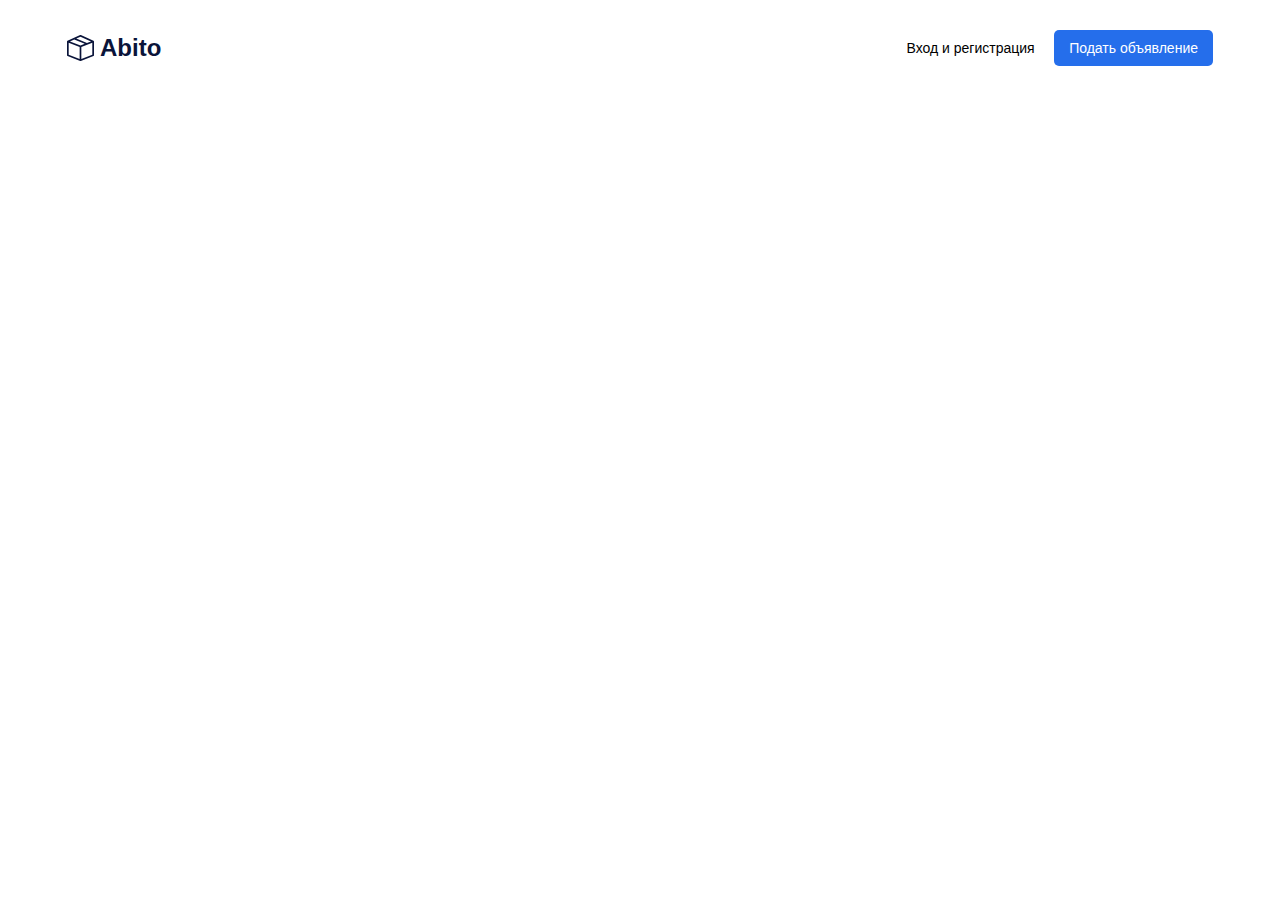
==== index.html @ 5782b130 "first commit" ====
<!DOCTYPE html>
<html lang="en">
<head>
    <meta charset="UTF-8">
    <meta name="viewport" content="width=device-width, initial-scale=1.0">
    <link rel="stylesheet" href="./style.css">
    <title>Abito</title>
</head>
<body>
    <header class="header">
        <div class="container">
            <div class="header-box">
                <div class="header-logo">
                    <img src="./images/logo.svg" alt="logo">
                    <span>Abito</span>
                </div>
                <div class="header-controls">
                    <button class="btn btn-outline">Вход и регистрация</button>
                    <button class="btn btn-primary">Подать объявление</button>
                </div>

                <div class="header-burger">
                    <img src="./images/burger.svg" alt="burger">
                </div>
            </div>
        </div>
        <div class="container"></div>
        <div class="container"></div>
    </header>
</body>
</html>
---- style.css ----
* {
    box-sizing: border-box;
}

body {
    margin: 0;
    color: #0A143A;
    font-family: sans-serif;
}

.btn {
    line-height: 16px;
    font-size: 14px;
    font-weight: 400;
    padding: 10px 15px;
    border-radius: 5px;
    border: none;
    cursor: pointer;
}

.btn-outline {
    background-color: transparent;
}

.btn-primary {
    background-color: #256EEB;
    color: #fff;
}

.container {
    width: 100%;
    max-width: 1170px;
    padding: 0 12px;
    margin: 0 auto;
}

.header {
    padding-top: 30px;
    padding-bottom: 24px;
}

.header-box {
    display: flex;
    justify-content: space-between;
    align-items: center;
}

.header-logo {
    display: flex;
    justify-content: flex-start;
    align-items: center;
}

.header-logo span {
    line-height: 28px;
    font-size: 24px;
    font-weight: 700;
    margin-left: 6px;
}

.header-burger {
    width: 30px;
    height: 19px;
    display: none;
}

@media (max-width: 1200px) {
    .container {
        max-width: 991px;
    }
}

@media (max-width: 991px) {
    .container {
        max-width: 730px;
    }
}

@media (max-width: 786px) {
    .container {
        max-width: 100%;
    }

    .header-controls {
        display: none;
    }

    .header-burger {
        display: block;
    }
}
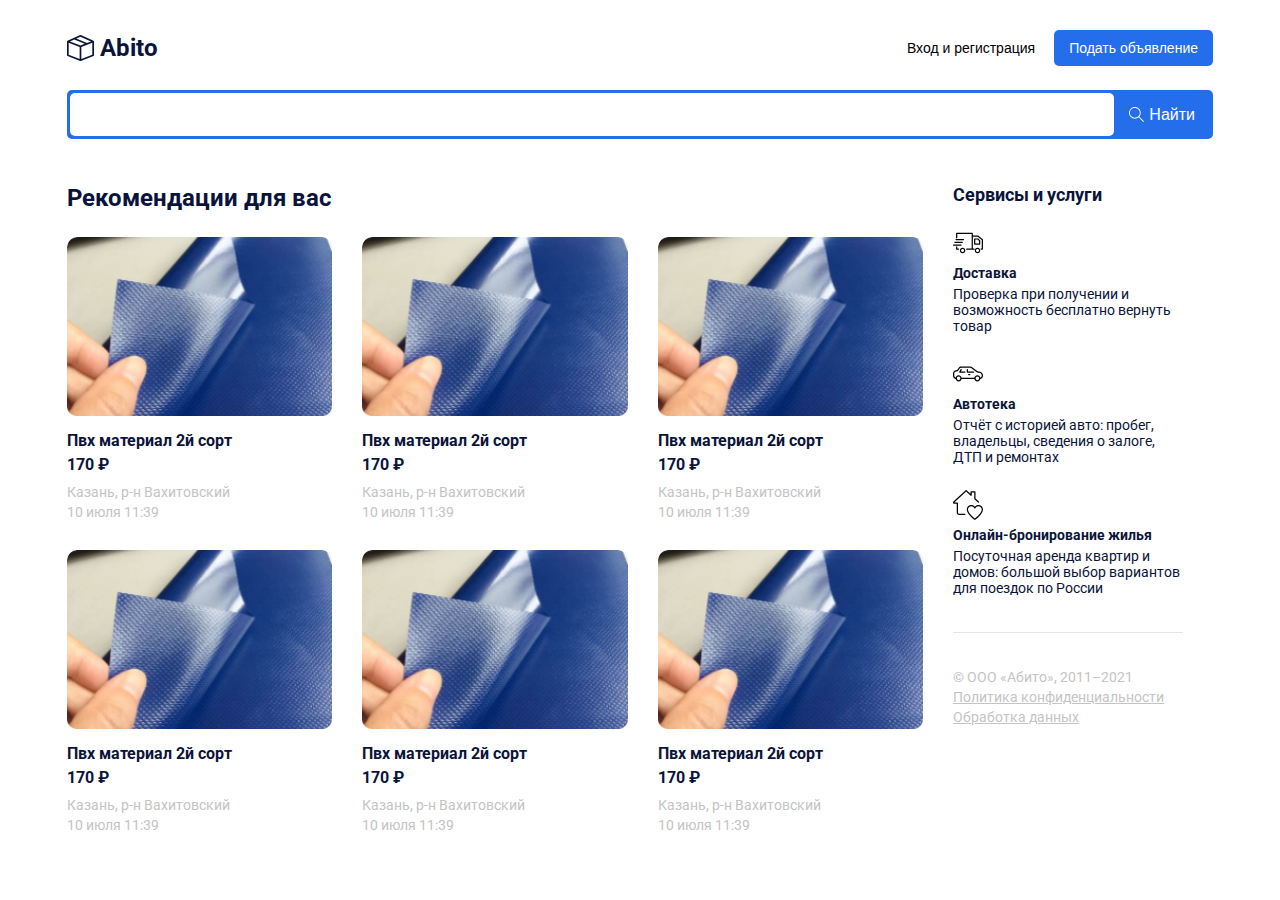
==== commit 16f133ff: "ДЗ №2" ====
--- a/index.html
+++ b/index.html
@@ -1,31 +1,340 @@
 <!DOCTYPE html>
 <html lang="en">
-<head>
-    <meta charset="UTF-8">
-    <meta name="viewport" content="width=device-width, initial-scale=1.0">
-    <link rel="stylesheet" href="./style.css">
-    <title>Abito</title>
-</head>
-<body>
-    <header class="header">
-        <div class="container">
-            <div class="header-box">
-                <div class="header-logo">
-                    <img src="./images/logo.svg" alt="logo">
-                    <span>Abito</span>
-                </div>
-                <div class="header-controls">
-                    <button class="btn btn-outline">Вход и регистрация</button>
-                    <button class="btn btn-primary">Подать объявление</button>
-                </div>
-
-                <div class="header-burger">
-                    <img src="./images/burger.svg" alt="burger">
+    <head>
+        <meta charset="UTF-8" />
+        <meta name="viewport" content="width=device-width, initial-scale=1.0" />
+        <link rel="stylesheet" href="./style.css" />
+        <link rel="preconnect" href="https://fonts.googleapis.com" />
+        <link rel="preconnect" href="https://fonts.gstatic.com" crossorigin />
+        <link
+            href="https://fonts.googleapis.com/css2?family=Roboto:wght@400;700&display=swap"
+            rel="stylesheet"
+        />
+        <title>Abito</title>
+    </head>
+    <body>
+        <header class="header">
+            <div class="container">
+                <div class="header-box">
+                    <a href="/" class="header-logo">
+                        <img src="./images/logo.svg" alt="logo" />
+                        <span>Abito</span>
+                    </a>
+                    <div class="header-controls">
+                        <button class="btn btn-outline">
+                            Вход и регистрация
+                        </button>
+                        <button class="btn btn-primary">
+                            Подать объявление
+                        </button>
+                    </div>
+
+                    <div class="header-burger">
+                        <img src="./images/burger.svg" alt="burger" />
+                    </div>
                 </div>
             </div>
-        </div>
-        <div class="container"></div>
-        <div class="container"></div>
-    </header>
-</body>
-</html>+            <div class="container"></div>
+            <div class="container"></div>
+        </header>
+
+        <main>
+            <section class="search">
+                <div class="container">
+                    <div class="search-box">
+                        <input type="text" />
+                        <button class="btn btn-primary search-btn">
+                            <img
+                                class="search-btn__icon"
+                                src="./images/search.svg"
+                                alt="search"
+                            />
+                            <span class="search-btn__text">Найти</span>
+                        </button>
+                    </div>
+                </div>
+            </section>
+
+            <section class="content">
+                <div class="container">
+                    <div class="content-box">
+                        <div class="content-main">
+                            <h2 class="content-main__title">
+                                Рекомендации для вас
+                            </h2>
+
+                            <div class="content-main__list">
+                                <a href="/product.html" class="content-main__list-item">
+                                    <div class="content-main__list-item--img">
+                                        <img
+                                            src="./images/card-img.png"
+                                            alt="card-img"
+                                        />
+                                    </div>
+
+                                    <h5 class="content-main__list-item--title">
+                                        Пвх материал 2й сорт
+                                    </h5>
+
+                                    <strong
+                                        class="content-main__list-item--price"
+                                        >170 ₽</strong
+                                    >
+
+                                    <div
+                                        class="content-main__list-item--desc-box"
+                                    >
+                                        <span
+                                            class="content-main__list-item--desc"
+                                            >Казань, р-н Вахитовский</span
+                                        >
+                                        <span
+                                            class="content-main__list-item--desc"
+                                            >10 июля 11:39</span
+                                        >
+                                    </div>
+                                </a>
+
+                                <a href="/product.html" class="content-main__list-item">
+                                    <div class="content-main__list-item--img">
+                                        <img
+                                            src="./images/card-img.png"
+                                            alt="card-img"
+                                        />
+                                    </div>
+
+                                    <h5 class="content-main__list-item--title">
+                                        Пвх материал 2й сорт
+                                    </h5>
+
+                                    <strong
+                                        class="content-main__list-item--price"
+                                        >170 ₽</strong
+                                    >
+
+                                    <div
+                                        class="content-main__list-item--desc-box"
+                                    >
+                                        <span
+                                            class="content-main__list-item--desc"
+                                            >Казань, р-н Вахитовский</span
+                                        >
+                                        <span
+                                            class="content-main__list-item--desc"
+                                            >10 июля 11:39</span
+                                        >
+                                    </div>
+                                </a>
+
+                                <a href="/product.html" class="content-main__list-item">
+                                    <div class="content-main__list-item--img">
+                                        <img
+                                            src="./images/card-img.png"
+                                            alt="card-img"
+                                        />
+                                    </div>
+
+                                    <h5 class="content-main__list-item--title">
+                                        Пвх материал 2й сорт
+                                    </h5>
+
+                                    <strong
+                                        class="content-main__list-item--price"
+                                        >170 ₽</strong
+                                    >
+
+                                    <div
+                                        class="content-main__list-item--desc-box"
+                                    >
+                                        <span
+                                            class="content-main__list-item--desc"
+                                            >Казань, р-н Вахитовский</span
+                                        >
+                                        <span
+                                            class="content-main__list-item--desc"
+                                            >10 июля 11:39</span
+                                        >
+                                    </div>
+                                </a>
+
+                                <a href="/product.html" class="content-main__list-item">
+                                    <div class="content-main__list-item--img">
+                                        <img
+                                            src="./images/card-img.png"
+                                            alt="card-img"
+                                        />
+                                    </div>
+
+                                    <h5 class="content-main__list-item--title">
+                                        Пвх материал 2й сорт
+                                    </h5>
+
+                                    <strong
+                                        class="content-main__list-item--price"
+                                        >170 ₽</strong
+                                    >
+
+                                    <div
+                                        class="content-main__list-item--desc-box"
+                                    >
+                                        <span
+                                            class="content-main__list-item--desc"
+                                            >Казань, р-н Вахитовский</span
+                                        >
+                                        <span
+                                            class="content-main__list-item--desc"
+                                            >10 июля 11:39</span
+                                        >
+                                    </div>
+                                </a>
+
+                                <a href="/product.html" class="content-main__list-item">
+                                    <div class="content-main__list-item--img">
+                                        <img
+                                            src="./images/card-img.png"
+                                            alt="card-img"
+                                        />
+                                    </div>
+
+                                    <h5 class="content-main__list-item--title">
+                                        Пвх материал 2й сорт
+                                    </h5>
+
+                                    <strong
+                                        class="content-main__list-item--price"
+                                        >170 ₽</strong
+                                    >
+
+                                    <div
+                                        class="content-main__list-item--desc-box"
+                                    >
+                                        <span
+                                            class="content-main__list-item--desc"
+                                            >Казань, р-н Вахитовский</span
+                                        >
+                                        <span
+                                            class="content-main__list-item--desc"
+                                            >10 июля 11:39</span
+                                        >
+                                    </div>
+                                </a>
+
+                                <a href="/product.html" class="content-main__list-item">
+                                    <div class="content-main__list-item--img">
+                                        <img
+                                            src="./images/card-img.png"
+                                            alt="card-img"
+                                        />
+                                    </div>
+
+                                    <h5 class="content-main__list-item--title">
+                                        Пвх материал 2й сорт
+                                    </h5>
+
+                                    <strong
+                                        class="content-main__list-item--price"
+                                        >170 ₽</strong
+                                    >
+
+                                    <div
+                                        class="content-main__list-item--desc-box"
+                                    >
+                                        <span
+                                            class="content-main__list-item--desc"
+                                            >Казань, р-н Вахитовский</span
+                                        >
+                                        <span
+                                            class="content-main__list-item--desc"
+                                            >10 июля 11:39</span
+                                        >
+                                    </div>
+                                </a>
+                            </div>
+                        </div>
+
+                        <div class="content-side">
+                            <h3 class="content-side__title">
+                                Сервисы и услуги
+                            </h3>
+
+                            <div class="content-side__box">
+                                <div class="content-side__list">
+                                    <div class="content-side__list-item">
+                                        <img
+                                            class="content-side__list-item--img"
+                                            src="./images/side-info-1.svg"
+                                            alt="side-info-1"
+                                        />
+                                        <h5
+                                            class="content-side__list-item--title"
+                                        >
+                                            Доставка
+                                        </h5>
+                                        <p
+                                            class="content-side__list-item--text"
+                                        >
+                                            Проверка при получении и возможность
+                                            бесплатно вернуть товар
+                                        </p>
+                                    </div>
+
+                                    <div class="content-side__list-item">
+                                        <img
+                                            class="content-side__list-item--img"
+                                            src="./images/side-info-2.svg"
+                                            alt="side-info-2"
+                                        />
+                                        <h5
+                                            class="content-side__list-item--title"
+                                        >
+                                            Автотека
+                                        </h5>
+                                        <p
+                                            class="content-side__list-item--text"
+                                        >
+                                            Отчёт с историей авто: пробег,
+                                            владельцы, сведения о залоге, ДТП и
+                                            ремонтах
+                                        </p>
+                                    </div>
+
+                                    <div class="content-side__list-item">
+                                        <img
+                                            class="content-side__list-item--img"
+                                            src="./images/side-info-3.svg"
+                                            alt="side-info-3"
+                                        />
+                                        <h5
+                                            class="content-side__list-item--title"
+                                        >
+                                            Онлайн-бронирование жилья
+                                        </h5>
+                                        <p
+                                            class="content-side__list-item--text"
+                                        >
+                                            Посуточная аренда квартир и домов:
+                                            большой выбор вариантов для поездок
+                                            по России
+                                        </p>
+                                    </div>
+                                </div>
+                            </div>
+
+                            <div class="content-side__footer">
+                                <p class="content-side__footer--item">
+                                    © ООО «Абито», 2011–2021
+                                </p>
+                                <a href="#" class="content-side__footer--item"
+                                    >Политика конфиденциальности</a
+                                >
+                                <a href="#" class="content-side__footer--item"
+                                    >Обработка данных</a
+                                >
+                            </div>
+                        </div>
+                    </div>
+                </div>
+            </section>
+        </main>
+    </body>
+</html>
--- a/style.css
+++ b/style.css
@@ -4,8 +4,8 @@
 
 body {
     margin: 0;
-    color: #0A143A;
-    font-family: sans-serif;
+    color: #0a143a;
+    font-family: "Roboto", sans-serif;
 }
 
 .btn {
@@ -23,8 +23,12 @@
 }
 
 .btn-primary {
-    background-color: #256EEB;
+    background-color: #256eeb;
     color: #fff;
+}
+
+.btn-large {
+    padding: 19px 71px;
 }
 
 .container {
@@ -49,6 +53,8 @@
     display: flex;
     justify-content: flex-start;
     align-items: center;
+    text-decoration: none;
+    color: rgb(10, 20, 58);
 }
 
 .header-logo span {
@@ -64,16 +70,256 @@
     display: none;
 }
 
+.search {
+    margin-bottom: 45px;
+}
+
+.search-box {
+    width: 100%;
+    border-radius: 5px;
+    background-color: #256eeb;
+    padding: 3px;
+    display: flex;
+    align-items: center;
+    justify-content: flex-start;
+}
+
+.search-box input {
+    flex-grow: 1;
+    padding: 14px 22px;
+    border-radius: 5px;
+    outline: none;
+    border: none;
+    min-width: 0;
+}
+
+.search-btn {
+    display: flex;
+    align-items: center;
+}
+
+.search-btn .search-btn__icon {
+    width: 15px;
+    height: 15px;
+}
+
+.search-btn .search-btn__text {
+    margin-left: 2px;
+    line-height: 19px;
+    font-size: 16px;
+    margin-left: 5px;
+}
+
+.content {
+    padding-bottom: 50px;
+}
+
+.content-box {
+    display: flex;
+    justify-content: space-between;
+    align-items: flex-start;
+    gap: 30px;
+}
+
+.content-main {
+    flex-grow: 1;
+}
+
+.content-main__title {
+    line-height: 28px;
+    font-size: 24px;
+    margin-top: 0;
+    margin-bottom: 25px;
+}
+
+.content-main__list {
+    display: flex;
+    justify-content: space-between;
+    flex-wrap: wrap;
+    row-gap: 30px;
+}
+
+.content-main__list-item {
+    width: calc((100% - 60px) / 3);
+    display: flex;
+    flex-direction: column;
+    align-items: flex-start;
+    border-radius: 10px;
+    overflow: hidden;
+    text-decoration: none;
+}
+
+.content-main__list-item:hover .content-main__list-item--title {
+    color: #256eeb;
+}
+
+.content-main__list-item--img {
+    width: 100%;
+    display: flex;
+}
+
+.content-main__list-item--img img {
+    width: 100%;
+}
+
+.content-main__list-item--title {
+    margin-top: 15px;
+    margin-bottom: 5px;
+    line-height: 19px;
+    font-size: 16px;
+    color: #0a143a;
+}
+
+.content-main__list-item--price {
+    line-height: 19px;
+    font-size: 16px;
+    margin-bottom: 10px;
+    color: #0a143a;
+}
+
+.content-main__list-item--desc-box {
+    display: flex;
+    flex-direction: column;
+    row-gap: 4px;
+}
+
+.content-main__list-item--desc {
+    line-height: 16px;
+    font-size: 14px;
+    color: #c4c4c4;
+}
+
+.content-side {
+    width: 260px;
+    min-width: 260px;
+}
+
+.content-side__title {
+    line-height: 21px;
+    font-size: 18px;
+    margin-top: 0;
+    margin-bottom: 23px;
+}
+
+.content-side__list {
+    display: flex;
+    flex-direction: column;
+    justify-content: space-between;
+    height: 100%;
+    gap: 25px;
+    border-bottom: 1px solid rgb(229, 229, 229);
+    padding-bottom: 36px;
+    margin-right: 30px;
+    margin-bottom: 36px;
+}
+
+.content-side__list-item {
+    display: flex;
+    flex-direction: column;
+    align-items: flex-start;
+}
+
+.content-side__list-item--title {
+    margin-top: 7px;
+    margin-bottom: 5px;
+    line-height: 16px;
+    font-size: 14px;
+    font-weight: 700;
+}
+
+.content-side__list-item--text {
+    line-height: 16px;
+    font-size: 14px;
+    margin: 0;
+}
+
+.content-side__footer {
+    display: flex;
+    flex-direction: column;
+    gap: 4px;
+}
+
+.content-side__footer--item {
+    color: rgb(196, 196, 196);
+    margin: 0;
+    line-height: 16px;
+    font-size: 14px;
+}
+
+.content-product {
+    display: flex;
+    flex-grow: 1;
+    gap: 30px;
+}
+
+.content-product__left {
+    flex-basis: 50%;
+}
+
+.content-product__right {
+    flex-basis: 50%;
+}
+
+.content-product__title, .content-product__price {
+    line-height: 28px;
+    font-size: 24px;
+    margin-top: 0;
+    margin-bottom: 25px;
+}
+
+.content-product__img {
+    width: 100%;
+}
+
+.content-product__text {
+    line-height: 20px;
+    font-size: 14px;
+}
+
+/* Медиа-запросы*/
+
 @media (max-width: 1200px) {
     .container {
         max-width: 991px;
     }
+
+    .content-main__list-item {
+        width: calc((100% - 30px) / 2);
+    }
 }
 
 @media (max-width: 991px) {
     .container {
         max-width: 730px;
     }
+
+    .content-box {
+        flex-direction: column;
+    }
+
+    .content-main {
+        width: 100%;
+    }
+
+    .content-side {
+        width: 100%;
+        min-width: none;
+    }
+
+    .content-product {
+        flex-direction: column;
+        width: 100%;
+    }
+
+    .content-product__left {
+        flex-basis: 100%;
+        width: 100%;
+    }
+    
+    .content-product__right {
+        flex-basis: 100%;
+        width: 100%;
+    }
 }
 
 @media (max-width: 786px) {
@@ -88,4 +334,14 @@
     .header-burger {
         display: block;
     }
-}+
+    .search-btn__text {
+        display: none;
+    }
+}
+
+@media (max-width: 480px) {
+    .content-main__list-item {
+        width: 100%;
+    }
+}
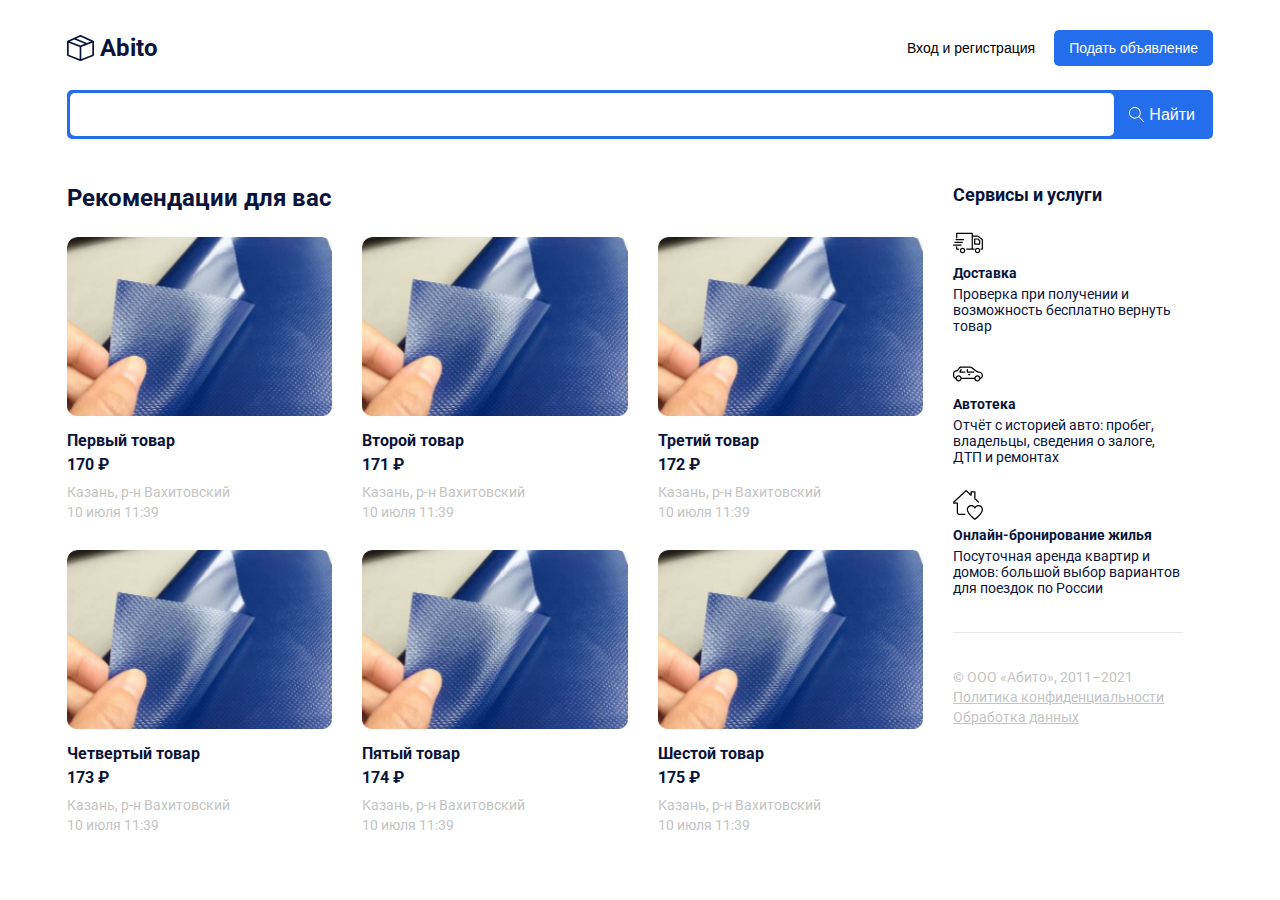
==== commit f3107ebf: "ДЗ №3" ====
--- a/index.html
+++ b/index.html
@@ -10,6 +10,7 @@
             href="https://fonts.googleapis.com/css2?family=Roboto:wght@400;700&display=swap"
             rel="stylesheet"
         />
+        <script src="./script.js" defer></script>
         <title>Abito</title>
     </head>
     <body>
@@ -64,191 +65,191 @@
                             </h2>
 
                             <div class="content-main__list">
-                                <a href="/product.html" class="content-main__list-item">
-                                    <div class="content-main__list-item--img">
-                                        <img
-                                            src="./images/card-img.png"
-                                            alt="card-img"
-                                        />
-                                    </div>
-
-                                    <h5 class="content-main__list-item--title">
-                                        Пвх материал 2й сорт
-                                    </h5>
-
-                                    <strong
-                                        class="content-main__list-item--price"
-                                        >170 ₽</strong
-                                    >
-
-                                    <div
-                                        class="content-main__list-item--desc-box"
-                                    >
-                                        <span
-                                            class="content-main__list-item--desc"
-                                            >Казань, р-н Вахитовский</span
-                                        >
-                                        <span
-                                            class="content-main__list-item--desc"
-                                            >10 июля 11:39</span
-                                        >
-                                    </div>
-                                </a>
-
-                                <a href="/product.html" class="content-main__list-item">
-                                    <div class="content-main__list-item--img">
-                                        <img
-                                            src="./images/card-img.png"
-                                            alt="card-img"
-                                        />
-                                    </div>
-
-                                    <h5 class="content-main__list-item--title">
-                                        Пвх материал 2й сорт
-                                    </h5>
-
-                                    <strong
-                                        class="content-main__list-item--price"
-                                        >170 ₽</strong
-                                    >
-
-                                    <div
-                                        class="content-main__list-item--desc-box"
-                                    >
-                                        <span
-                                            class="content-main__list-item--desc"
-                                            >Казань, р-н Вахитовский</span
-                                        >
-                                        <span
-                                            class="content-main__list-item--desc"
-                                            >10 июля 11:39</span
-                                        >
-                                    </div>
-                                </a>
-
-                                <a href="/product.html" class="content-main__list-item">
-                                    <div class="content-main__list-item--img">
-                                        <img
-                                            src="./images/card-img.png"
-                                            alt="card-img"
-                                        />
-                                    </div>
-
-                                    <h5 class="content-main__list-item--title">
-                                        Пвх материал 2й сорт
-                                    </h5>
-
-                                    <strong
-                                        class="content-main__list-item--price"
-                                        >170 ₽</strong
-                                    >
-
-                                    <div
-                                        class="content-main__list-item--desc-box"
-                                    >
-                                        <span
-                                            class="content-main__list-item--desc"
-                                            >Казань, р-н Вахитовский</span
-                                        >
-                                        <span
-                                            class="content-main__list-item--desc"
-                                            >10 июля 11:39</span
-                                        >
-                                    </div>
-                                </a>
-
-                                <a href="/product.html" class="content-main__list-item">
-                                    <div class="content-main__list-item--img">
-                                        <img
-                                            src="./images/card-img.png"
-                                            alt="card-img"
-                                        />
-                                    </div>
-
-                                    <h5 class="content-main__list-item--title">
-                                        Пвх материал 2й сорт
-                                    </h5>
-
-                                    <strong
-                                        class="content-main__list-item--price"
-                                        >170 ₽</strong
-                                    >
-
-                                    <div
-                                        class="content-main__list-item--desc-box"
-                                    >
-                                        <span
-                                            class="content-main__list-item--desc"
-                                            >Казань, р-н Вахитовский</span
-                                        >
-                                        <span
-                                            class="content-main__list-item--desc"
-                                            >10 июля 11:39</span
-                                        >
-                                    </div>
-                                </a>
-
-                                <a href="/product.html" class="content-main__list-item">
-                                    <div class="content-main__list-item--img">
-                                        <img
-                                            src="./images/card-img.png"
-                                            alt="card-img"
-                                        />
-                                    </div>
-
-                                    <h5 class="content-main__list-item--title">
-                                        Пвх материал 2й сорт
-                                    </h5>
-
-                                    <strong
-                                        class="content-main__list-item--price"
-                                        >170 ₽</strong
-                                    >
-
-                                    <div
-                                        class="content-main__list-item--desc-box"
-                                    >
-                                        <span
-                                            class="content-main__list-item--desc"
-                                            >Казань, р-н Вахитовский</span
-                                        >
-                                        <span
-                                            class="content-main__list-item--desc"
-                                            >10 июля 11:39</span
-                                        >
-                                    </div>
-                                </a>
-
-                                <a href="/product.html" class="content-main__list-item">
-                                    <div class="content-main__list-item--img">
-                                        <img
-                                            src="./images/card-img.png"
-                                            alt="card-img"
-                                        />
-                                    </div>
-
-                                    <h5 class="content-main__list-item--title">
-                                        Пвх материал 2й сорт
-                                    </h5>
-
-                                    <strong
-                                        class="content-main__list-item--price"
-                                        >170 ₽</strong
-                                    >
-
-                                    <div
-                                        class="content-main__list-item--desc-box"
-                                    >
-                                        <span
-                                            class="content-main__list-item--desc"
-                                            >Казань, р-н Вахитовский</span
-                                        >
-                                        <span
-                                            class="content-main__list-item--desc"
-                                            >10 июля 11:39</span
-                                        >
-                                    </div>
-                                </a>
+                                <!-- <a href="/product.html" class="content-main__list-item">
+                                    <div class="content-main__list-item--img">
+                                        <img
+                                            src="./images/card-img.png"
+                                            alt="card-img"
+                                        />
+                                    </div>
+
+                                    <h5 class="content-main__list-item--title">
+                                        Пвх материал 2й сорт
+                                    </h5>
+
+                                    <strong
+                                        class="content-main__list-item--price"
+                                        >170 ₽</strong
+                                    >
+
+                                    <div
+                                        class="content-main__list-item--desc-box"
+                                    >
+                                        <span
+                                            class="content-main__list-item--desc"
+                                            >Казань, р-н Вахитовский</span
+                                        >
+                                        <span
+                                            class="content-main__list-item--desc"
+                                            >10 июля 11:39</span
+                                        >
+                                    </div>
+                                </a>
+
+                                <a href="/product.html" class="content-main__list-item">
+                                    <div class="content-main__list-item--img">
+                                        <img
+                                            src="./images/card-img.png"
+                                            alt="card-img"
+                                        />
+                                    </div>
+
+                                    <h5 class="content-main__list-item--title">
+                                        Пвх материал 2й сорт
+                                    </h5>
+
+                                    <strong
+                                        class="content-main__list-item--price"
+                                        >170 ₽</strong
+                                    >
+
+                                    <div
+                                        class="content-main__list-item--desc-box"
+                                    >
+                                        <span
+                                            class="content-main__list-item--desc"
+                                            >Казань, р-н Вахитовский</span
+                                        >
+                                        <span
+                                            class="content-main__list-item--desc"
+                                            >10 июля 11:39</span
+                                        >
+                                    </div>
+                                </a>
+
+                                <a href="/product.html" class="content-main__list-item">
+                                    <div class="content-main__list-item--img">
+                                        <img
+                                            src="./images/card-img.png"
+                                            alt="card-img"
+                                        />
+                                    </div>
+
+                                    <h5 class="content-main__list-item--title">
+                                        Пвх материал 2й сорт
+                                    </h5>
+
+                                    <strong
+                                        class="content-main__list-item--price"
+                                        >170 ₽</strong
+                                    >
+
+                                    <div
+                                        class="content-main__list-item--desc-box"
+                                    >
+                                        <span
+                                            class="content-main__list-item--desc"
+                                            >Казань, р-н Вахитовский</span
+                                        >
+                                        <span
+                                            class="content-main__list-item--desc"
+                                            >10 июля 11:39</span
+                                        >
+                                    </div>
+                                </a>
+
+                                <a href="/product.html" class="content-main__list-item">
+                                    <div class="content-main__list-item--img">
+                                        <img
+                                            src="./images/card-img.png"
+                                            alt="card-img"
+                                        />
+                                    </div>
+
+                                    <h5 class="content-main__list-item--title">
+                                        Пвх материал 2й сорт
+                                    </h5>
+
+                                    <strong
+                                        class="content-main__list-item--price"
+                                        >170 ₽</strong
+                                    >
+
+                                    <div
+                                        class="content-main__list-item--desc-box"
+                                    >
+                                        <span
+                                            class="content-main__list-item--desc"
+                                            >Казань, р-н Вахитовский</span
+                                        >
+                                        <span
+                                            class="content-main__list-item--desc"
+                                            >10 июля 11:39</span
+                                        >
+                                    </div>
+                                </a>
+
+                                <a href="/product.html" class="content-main__list-item">
+                                    <div class="content-main__list-item--img">
+                                        <img
+                                            src="./images/card-img.png"
+                                            alt="card-img"
+                                        />
+                                    </div>
+
+                                    <h5 class="content-main__list-item--title">
+                                        Пвх материал 2й сорт
+                                    </h5>
+
+                                    <strong
+                                        class="content-main__list-item--price"
+                                        >170 ₽</strong
+                                    >
+
+                                    <div
+                                        class="content-main__list-item--desc-box"
+                                    >
+                                        <span
+                                            class="content-main__list-item--desc"
+                                            >Казань, р-н Вахитовский</span
+                                        >
+                                        <span
+                                            class="content-main__list-item--desc"
+                                            >10 июля 11:39</span
+                                        >
+                                    </div>
+                                </a>
+
+                                <a href="/product.html" class="content-main__list-item">
+                                    <div class="content-main__list-item--img">
+                                        <img
+                                            src="./images/card-img.png"
+                                            alt="card-img"
+                                        />
+                                    </div>
+
+                                    <h5 class="content-main__list-item--title">
+                                        Пвх материал 2й сорт
+                                    </h5>
+
+                                    <strong
+                                        class="content-main__list-item--price"
+                                        >170 ₽</strong
+                                    >
+
+                                    <div
+                                        class="content-main__list-item--desc-box"
+                                    >
+                                        <span
+                                            class="content-main__list-item--desc"
+                                            >Казань, р-н Вахитовский</span
+                                        >
+                                        <span
+                                            class="content-main__list-item--desc"
+                                            >10 июля 11:39</span
+                                        >
+                                    </div>
+                                </a> -->
                             </div>
                         </div>
 
